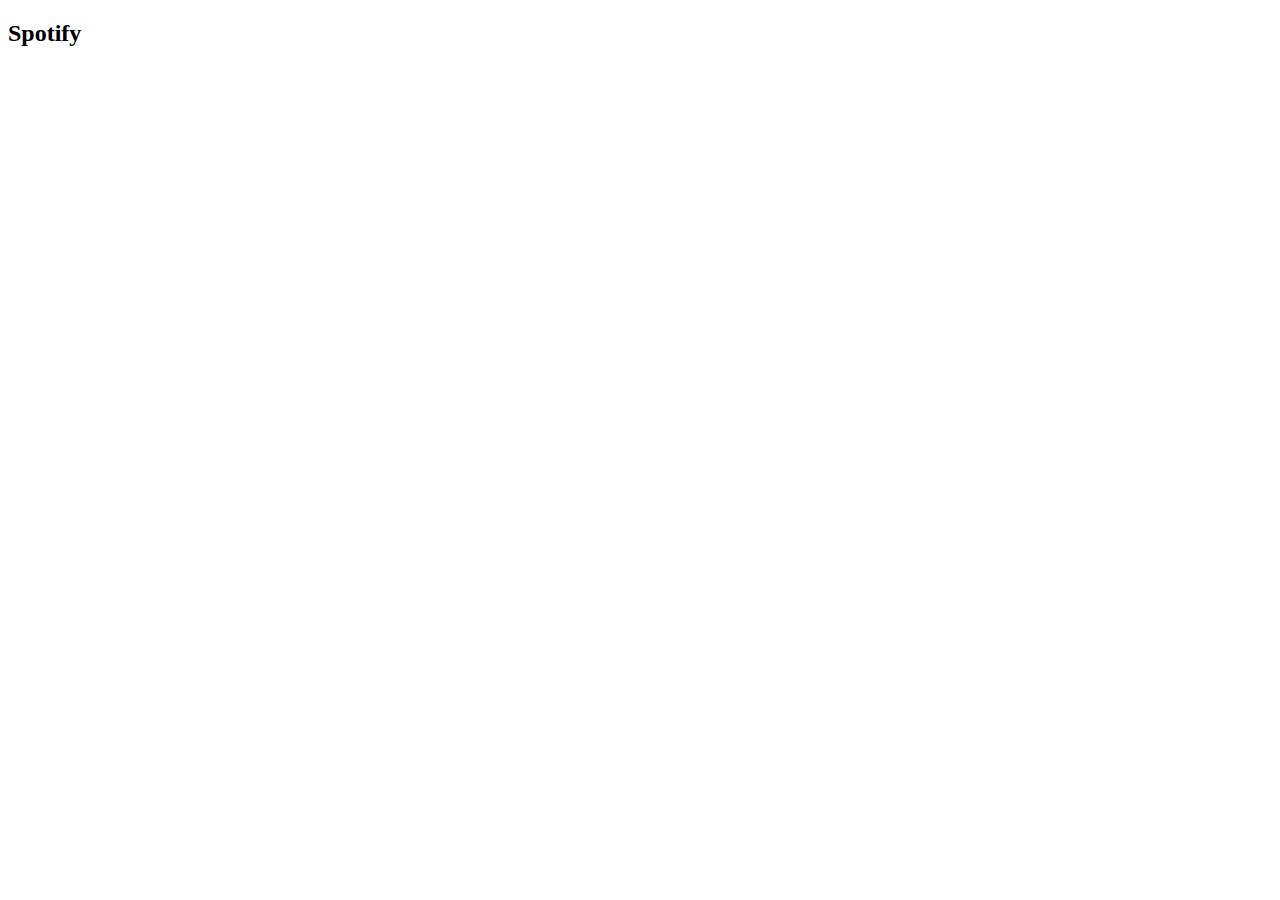
==== login.html @ 340888da "ok" ====
<!DOCTYPE html>
<html lang="en">
<head>
    <meta charset="UTF-8">
    <meta name="viewport" content="width=device-width, initial-scale=1.0">
    <title>Document</title>
    <link rel="stylesheet" href="logstyl.css">
</head>
<body>
    <header>
        <h2>Spotify</h2>
    </header>
</body>
</html>
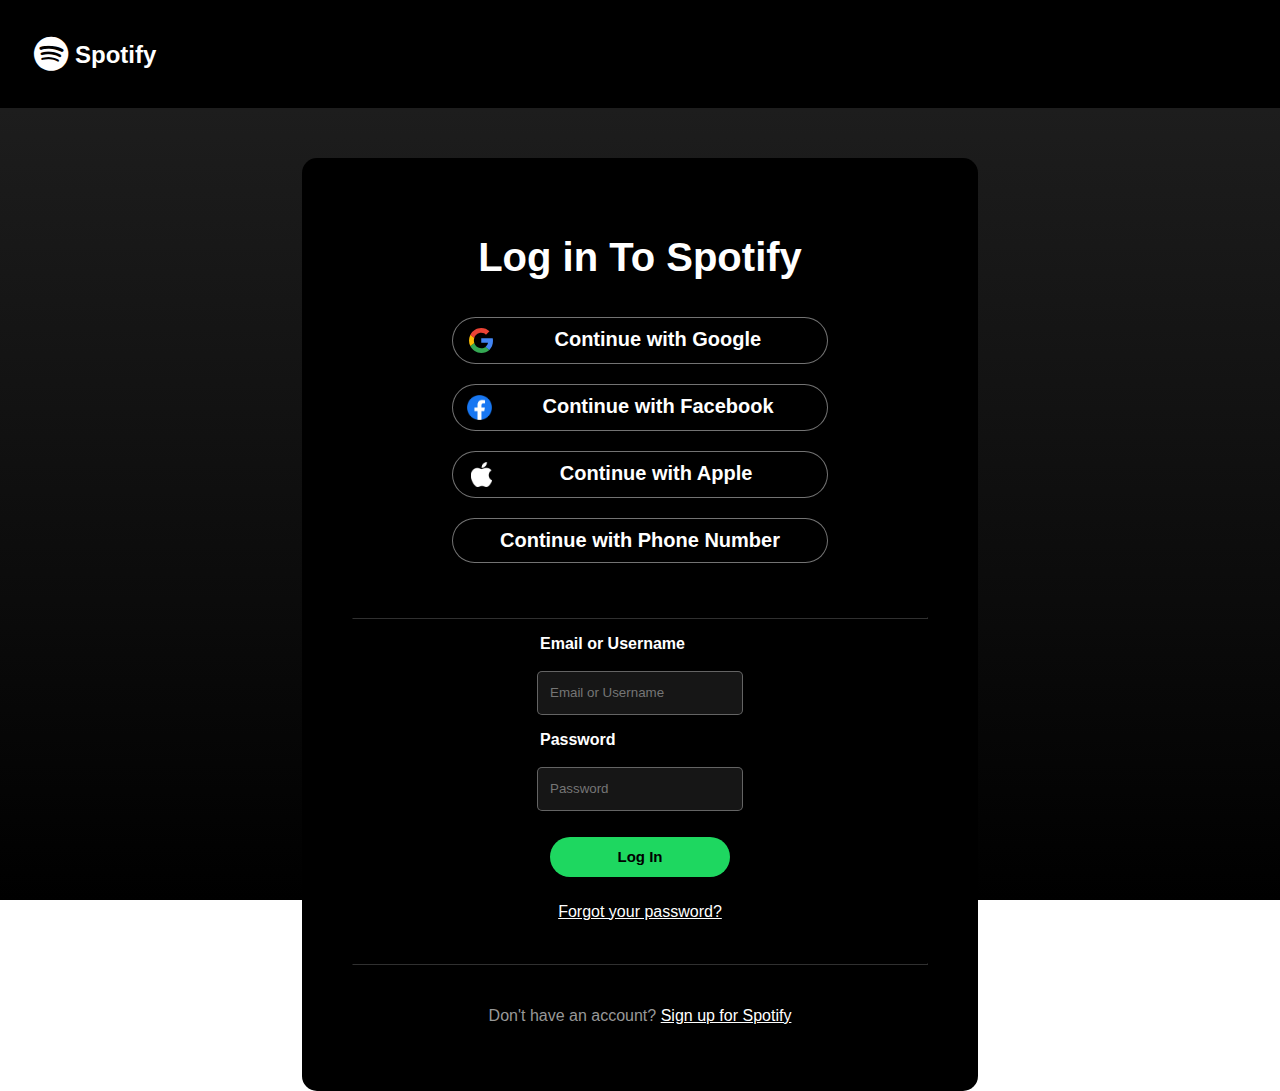
==== commit 6b5a4e79: "final" ====
--- a/login.html
+++ b/login.html
@@ -5,10 +5,45 @@
     <meta name="viewport" content="width=device-width, initial-scale=1.0">
     <title>Document</title>
     <link rel="stylesheet" href="logstyl.css">
+    <link rel="stylesheet" href="https://cdnjs.cloudflare.com/ajax/libs/font-awesome/4.7.0/css/font-awesome.min.css">
 </head>
 <body>
     <header>
-        <h2>Spotify</h2>
+        <i style="font-size:40px" class="fa" id="splogo">&#xf1bc;</i>
+        <h2 id="sp">Spotify</h2>
     </header>
+    <main>
+        <h1 id="log"><b>Log in To Spotify</b></h1>
+        <div class="loginoptions">
+            
+            <div class="boxes">
+                <img src="GOOG.svg" alt="google logo" height="25px" id="googlog">&nbsp Continue with Google</div>
+            <div class="boxes">
+                <img src="facebook.png" alt="facebook logo" height="25px" id="facelog">&nbsp Continue with Facebook</div>
+            <div class="boxes">
+                <img src="apple.png" alt="apple logo" height="25px" id="applelog">&nbsp Continue with Apple</div>
+            <div class="boxes">Continue with Phone Number</div>
+        </div>
+        <br>
+        <br>
+        
+         <hr>
+        <form action="#">
+            <p class="frm">
+                <label for = "email" >Email or Username</label><br>
+                <input type="text" id="name" name="name" placeholder="Email or Username"><br>
+            </p>
+            <p class="frm">
+                <label for = "pass" >Password</label><br>
+                <input type="password" id="pass" name="pass" placeholder="Password">
+            </p>
+            <button id="final">Log In</button>
+        </form>
+        <p><u>Forgot your password?</u></p><br>
+        <hr>
+        <br>
+        <p><span>Don't have an account? </span><u>Sign up for Spotify</u></p>
+    </main>
+    
 </body>
 </html>--- a/logstyl.css
+++ b/logstyl.css
@@ -0,0 +1,132 @@
+*{
+    font-family: 'Open Sans', sans-serif;
+    color:white;
+}
+body{
+    background:repeating-linear-gradient(#212121,black);
+    height: 100%;
+    background-repeat: no-repeat;
+    background-attachment:  fixed;
+}
+header{
+    position: absolute;
+    top:0;
+    left:0;
+    display: flex;
+    justify-content: baseline;
+    background-color: black;
+    width:100%;
+    margin:0;
+    padding:4px;
+    height: 100px;
+
+}
+
+@import url('https://fonts.googleapis.com/css2?family=Open+Sans:wght@600;700&display=swap');
+
+#sp{
+    display: inline-block;
+    position: relative;
+    top:17px;
+    left:37px;
+    color: white;
+}
+
+#log{
+    font-size: 40px;
+    font-weight: bold;
+}
+
+#splogo{
+    position: relative;
+    top:30px;
+    left:30px;
+    color: white;
+    
+}
+
+main {
+    background-color: black;
+    margin: auto;
+    width:45vw;
+    border-radius: 15px;
+    text-align: center;
+    position: relative;
+    top:150px;
+    padding: 50px;
+}
+
+.loginoptions{
+    font-size: 20px;
+    margin:auto;
+    display: flex;
+    flex-wrap: wrap;
+    justify-content: space-evenly;
+}
+
+.boxes{
+    width:400px;
+    background-color: black;
+    margin: 10px 100px;
+    padding: 10px ;
+    border-radius: 25px;
+    font-size: 20px;
+    font-weight: 600;
+    display: flex;
+    justify-content: center;
+    border: 1.5px solid #ffffff73 ;
+    
+}
+
+#googlog{
+    position: relative;
+    left:-50px;
+}
+#facelog{
+    position: relative;
+    left:-39px;
+}
+#applelog{
+    position: relative;
+    left:-57px;
+}
+
+hr{
+    border-color: #4f4f4f9d;
+}
+
+::placeholder{
+    padding: 10px;
+}
+
+input{
+    background-color: #161616;
+    box-shadow: none;
+    border:1px solid rgba(255, 255, 255, 0.339);
+    height: 40px;
+    width:200px;
+    border-radius: 5px;
+}
+
+label{
+    display: block;
+    text-align: left;
+    margin: auto;
+    width:200px;
+    font-weight:bold ;
+}
+
+#final{
+    background-color:#1ED760 ;
+    border:0;
+    width:180px;
+    height:40px;
+    font-weight:bold ;
+    color: black;
+    font-size: 15px;
+    border-radius: 25px;
+    margin:10px;
+}
+span {
+    color: #989898;
+}